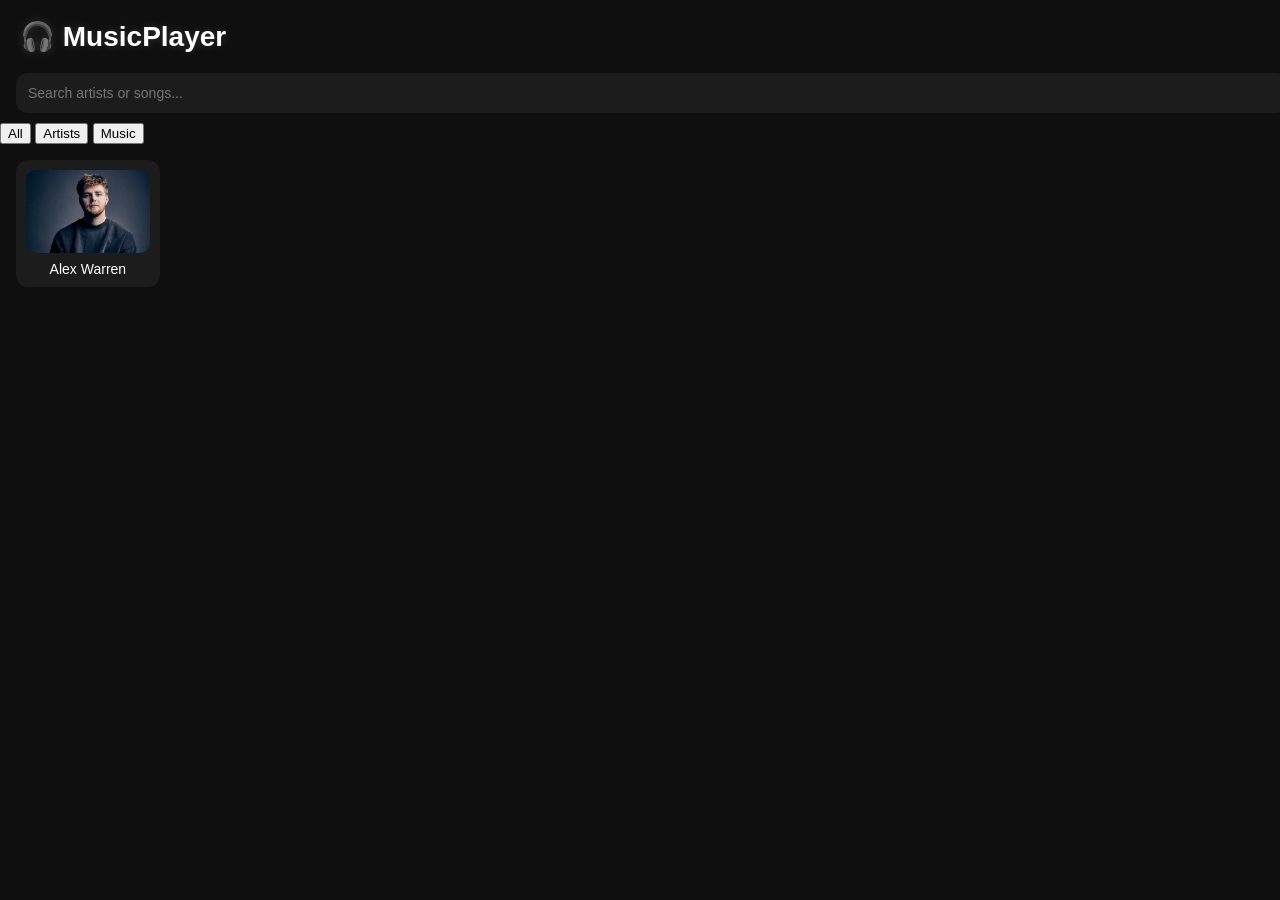
==== index.html @ b7a16635 "Add category switch buttons to index.html Added category switch buttons for filtering options." ====
<!DOCTYPE html>
<html>
<head>
  <title>MusicPlayer</title>
  <link rel="stylesheet" href="./style.css">
</head>

<body>

<h1 id="title">🎧 MusicPlayer</h1>

<div id="searchBox">
  <input id="searchInput" placeholder="Search artists or songs...">
</div>

<!-- 🎯 CATEGORY SWITCH -->
<div id="categories">
  <button class="cat active" data-type="all">All</button>
  <button class="cat" data-type="artists">Artists</button>
  <button class="cat" data-type="music">Music</button>
</div>

<div id="grid" class="grid"></div>
<div id="results" class="grid"></div>

<script src="./main.js"></script>

</body>
</html>
---- style.css ----
body {
  margin: 0;
  font-family: Arial;
  background: #0f0f0f;
  color: white;
  -webkit-font-smoothing: antialiased;
}

/* TITLE */
#title {
  font-size: clamp(20px, 4vw, 28px);
  padding: 20px;
  margin: 0;
  text-shadow: 0 0 10px rgba(255,255,255,0.15);
}

/* SEARCH */
#searchBox {
  padding: 0 16px 10px;
}

#searchInput {
  width: 100%;
  padding: 12px;
  border-radius: 12px;
  border: none;
  background: #1c1c1c;
  color: white;
  outline: none;
  font-size: 14px;
}

/* GRID */
.grid {
  display: grid;
  grid-template-columns: repeat(auto-fill, minmax(140px, 1fr));
  gap: 14px;
  padding: 16px;
}

/* CARD */
.card {
  background: #1c1c1c;
  border-radius: 12px;
  padding: 10px;
  text-align: center;
  cursor: pointer;
  transition: 0.2s ease;
  overflow: hidden;
}

.card:hover {
  transform: translateY(-3px);
  background: #242424;
}

/* 🖼️ REAL IMAGE BEHAVIOR (no distortion) */
.card img {
  width: 100%;
  height: auto;
  display: block;
  border-radius: 10px;

  /* key part: keeps natural shape */
  object-fit: contain;
}

/* TEXT */
.card div {
  margin-top: 8px;
  font-size: 14px;
}

.card small {
  display: block;
  font-size: 12px;
  opacity: 0.6;
}

/* 📱 MOBILE TWEAKS */
@media (max-width: 600px) {
  .grid {
    grid-template-columns: repeat(auto-fill, minmax(120px, 1fr));
    gap: 10px;
    padding: 12px;
  }

  .card {
    padding: 8px;
  }

  #searchInput {
    font-size: 16px;
  }
}
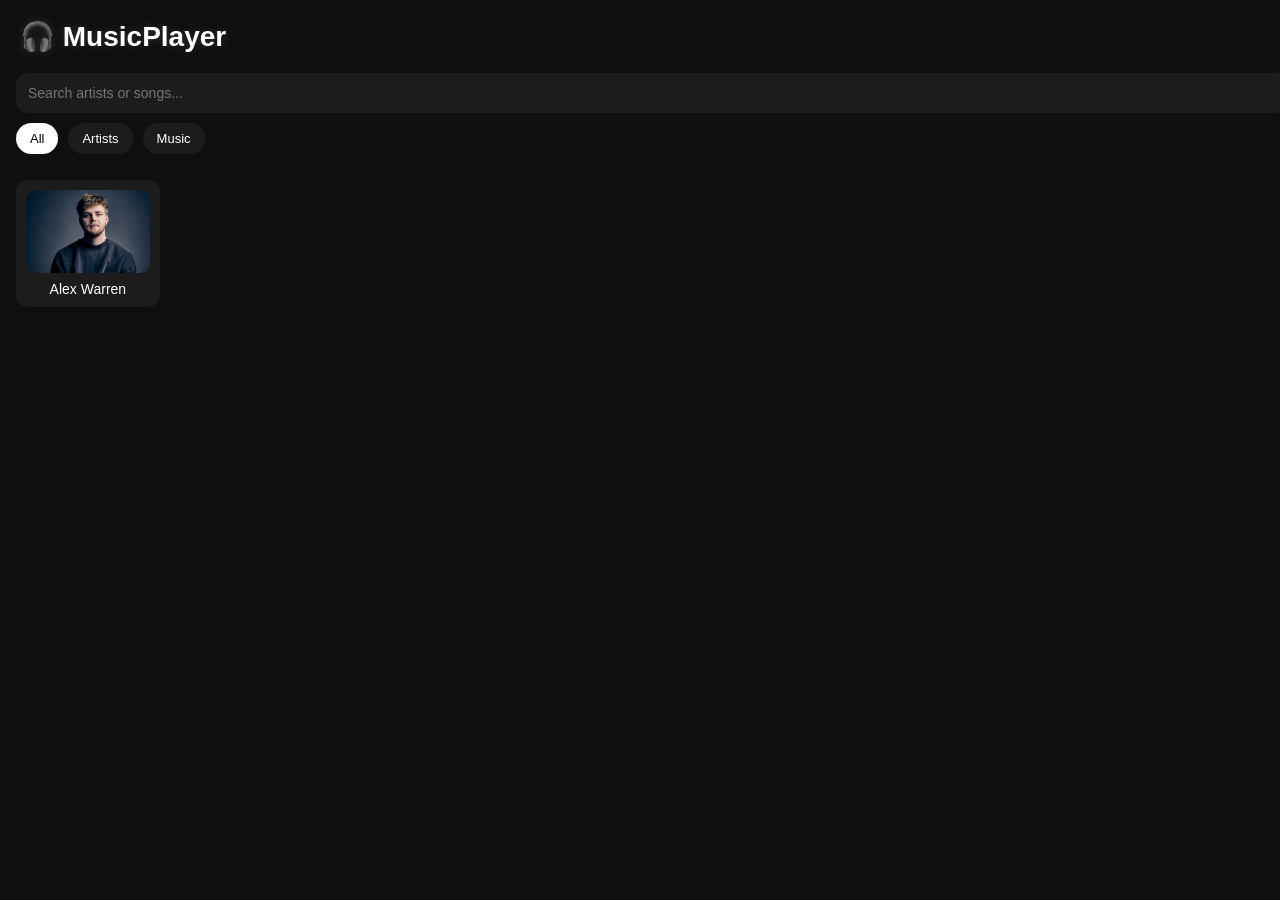
==== commit c07174f8: "Update comment for categories section in index.html" ====
--- a/index.html
+++ b/index.html
@@ -13,7 +13,7 @@
   <input id="searchInput" placeholder="Search artists or songs...">
 </div>
 
-<!-- 🎯 CATEGORY SWITCH -->
+<!-- 🎯 CATEGORIES -->
 <div id="categories">
   <button class="cat active" data-type="all">All</button>
   <button class="cat" data-type="artists">Artists</button>
--- a/style.css
+++ b/style.css
@@ -6,7 +6,6 @@
   -webkit-font-smoothing: antialiased;
 }
 
-/* TITLE */
 #title {
   font-size: clamp(20px, 4vw, 28px);
   padding: 20px;
@@ -26,8 +25,36 @@
   border: none;
   background: #1c1c1c;
   color: white;
+  font-size: 14px;
   outline: none;
-  font-size: 14px;
+}
+
+/* CATEGORY BAR */
+#categories {
+  display: flex;
+  gap: 10px;
+  padding: 0 16px 10px;
+  flex-wrap: wrap;
+}
+
+.cat {
+  background: #1c1c1c;
+  border: none;
+  color: white;
+  padding: 8px 14px;
+  border-radius: 999px;
+  cursor: pointer;
+  transition: 0.2s;
+  font-size: 13px;
+}
+
+.cat:hover {
+  background: #2a2a2a;
+}
+
+.cat.active {
+  background: white;
+  color: black;
 }
 
 /* GRID */
@@ -54,18 +81,15 @@
   background: #242424;
 }
 
-/* 🖼️ REAL IMAGE BEHAVIOR (no distortion) */
+/* REAL IMAGE SHAPE */
 .card img {
   width: 100%;
   height: auto;
   display: block;
   border-radius: 10px;
-
-  /* key part: keeps natural shape */
   object-fit: contain;
 }
 
-/* TEXT */
 .card div {
   margin-top: 8px;
   font-size: 14px;
@@ -77,7 +101,7 @@
   opacity: 0.6;
 }
 
-/* 📱 MOBILE TWEAKS */
+/* 📱 MOBILE */
 @media (max-width: 600px) {
   .grid {
     grid-template-columns: repeat(auto-fill, minmax(120px, 1fr));
@@ -85,10 +109,6 @@
     padding: 12px;
   }
 
-  .card {
-    padding: 8px;
-  }
-
   #searchInput {
     font-size: 16px;
   }
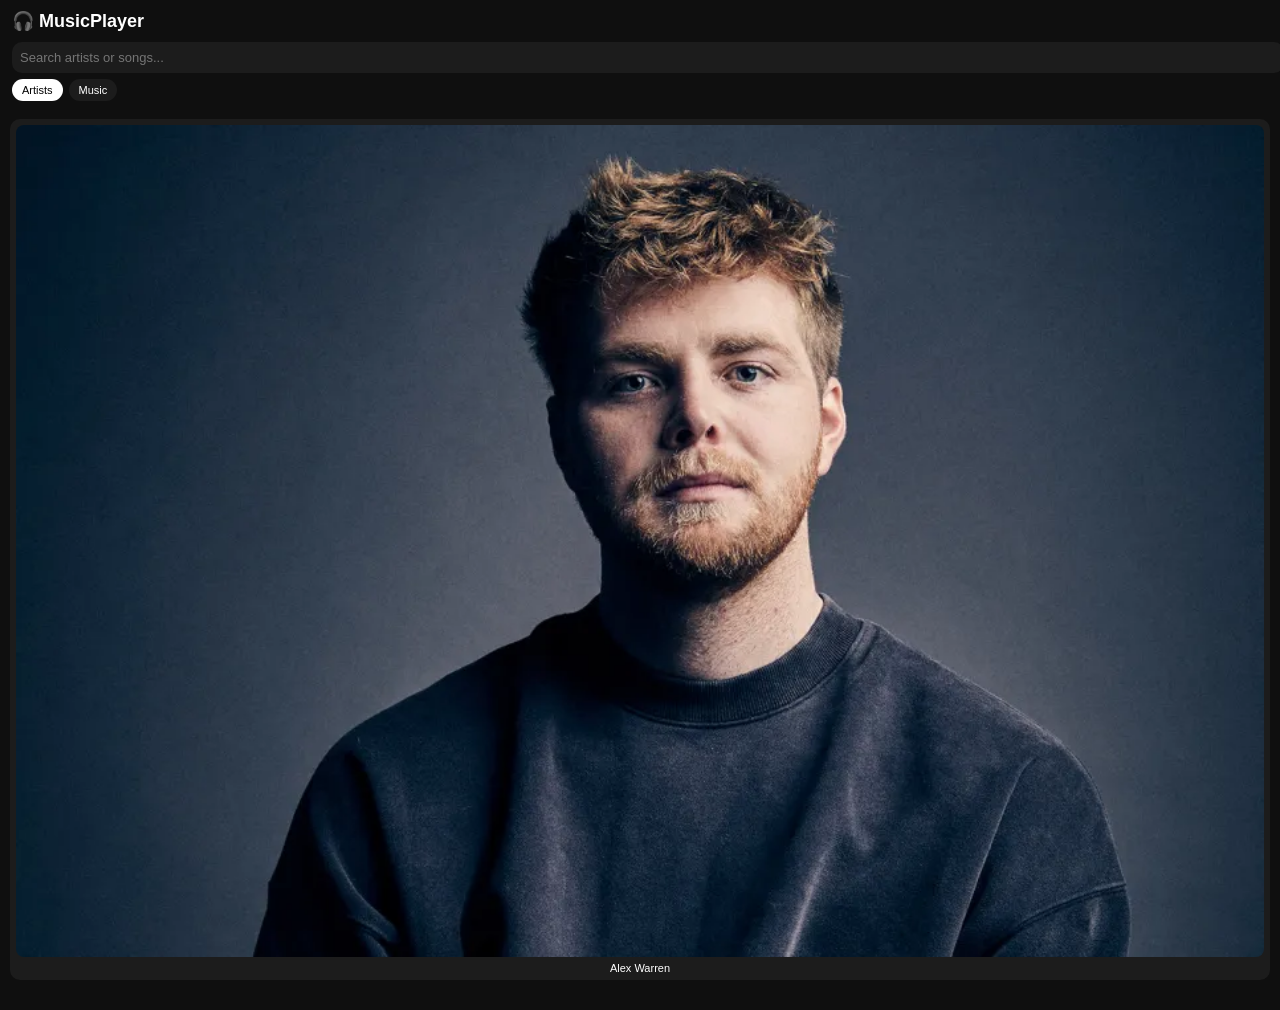
==== commit 14cbe465: "Update category buttons and comments in index.html" ====
--- a/index.html
+++ b/index.html
@@ -13,10 +13,9 @@
   <input id="searchInput" placeholder="Search artists or songs...">
 </div>
 
-<!-- 🎯 CATEGORIES -->
+<!-- 🎯 ONLY 2 MODES -->
 <div id="categories">
-  <button class="cat active" data-type="all">All</button>
-  <button class="cat" data-type="artists">Artists</button>
+  <button class="cat active" data-type="artists">Artists</button>
   <button class="cat" data-type="music">Music</button>
 </div>
 
--- a/style.css
+++ b/style.css
@@ -3,37 +3,36 @@
   font-family: Arial;
   background: #0f0f0f;
   color: white;
-  -webkit-font-smoothing: antialiased;
 }
 
+/* TITLE (compact header) */
 #title {
-  font-size: clamp(20px, 4vw, 28px);
-  padding: 20px;
+  font-size: 18px;
+  padding: 10px 12px;
   margin: 0;
-  text-shadow: 0 0 10px rgba(255,255,255,0.15);
 }
 
 /* SEARCH */
 #searchBox {
-  padding: 0 16px 10px;
+  padding: 0 12px 6px;
 }
 
 #searchInput {
   width: 100%;
-  padding: 12px;
-  border-radius: 12px;
+  padding: 8px;
+  border-radius: 10px;
   border: none;
   background: #1c1c1c;
   color: white;
-  font-size: 14px;
+  font-size: 13px;
   outline: none;
 }
 
-/* CATEGORY BAR */
+/* CATEGORIES */
 #categories {
   display: flex;
-  gap: 10px;
-  padding: 0 16px 10px;
+  gap: 6px;
+  padding: 0 12px 8px;
   flex-wrap: wrap;
 }
 
@@ -41,15 +40,10 @@
   background: #1c1c1c;
   border: none;
   color: white;
-  padding: 8px 14px;
+  padding: 5px 10px;
   border-radius: 999px;
   cursor: pointer;
-  transition: 0.2s;
-  font-size: 13px;
-}
-
-.cat:hover {
-  background: #2a2a2a;
+  font-size: 11px;
 }
 
 .cat.active {
@@ -57,59 +51,52 @@
   color: black;
 }
 
-/* GRID */
+/* GRID (tight + responsive) */
 .grid {
   display: grid;
-  grid-template-columns: repeat(auto-fill, minmax(140px, 1fr));
-  gap: 14px;
-  padding: 16px;
+  grid-template-columns: repeat(auto-fit, minmax(95px, 1fr));
+  gap: 8px;
+  padding: 10px;
 }
 
 /* CARD */
 .card {
   background: #1c1c1c;
-  border-radius: 12px;
-  padding: 10px;
+  border-radius: 10px;
+  padding: 6px;
   text-align: center;
   cursor: pointer;
-  transition: 0.2s ease;
-  overflow: hidden;
+  transition: 0.15s;
 }
 
 .card:hover {
-  transform: translateY(-3px);
+  transform: translateY(-2px);
   background: #242424;
 }
 
-/* REAL IMAGE SHAPE */
+/* IMAGE (no distortion) */
 .card img {
   width: 100%;
   height: auto;
   display: block;
-  border-radius: 10px;
-  object-fit: contain;
+  border-radius: 8px;
 }
 
+/* TEXT */
 .card div {
-  margin-top: 8px;
-  font-size: 14px;
+  margin-top: 5px;
+  font-size: 11px;
 }
 
 .card small {
-  display: block;
-  font-size: 12px;
+  font-size: 10px;
   opacity: 0.6;
 }
 
-/* 📱 MOBILE */
-@media (max-width: 600px) {
+/* 📱 MOBILE TIGHT MODE */
+@media (max-width: 500px) {
   .grid {
-    grid-template-columns: repeat(auto-fill, minmax(120px, 1fr));
-    gap: 10px;
-    padding: 12px;
-  }
-
-  #searchInput {
-    font-size: 16px;
+    grid-template-columns: repeat(2, 1fr);
+    gap: 6px;
   }
 }
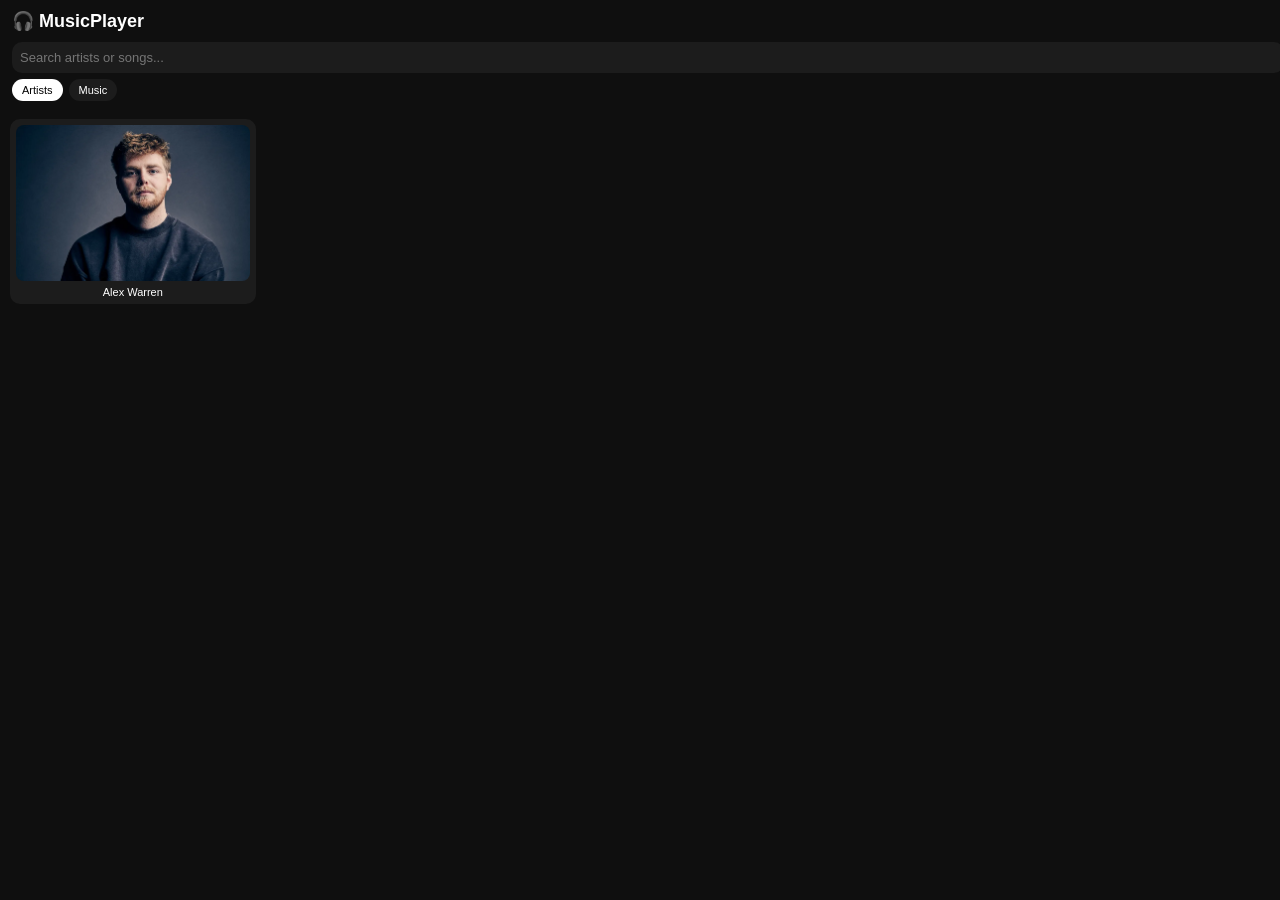
==== commit 6d09f996: "Remove comment and add newline at end of index.html Removed comment about modes and added a newline " ====
--- a/index.html
+++ b/index.html
@@ -13,7 +13,6 @@
   <input id="searchInput" placeholder="Search artists or songs...">
 </div>
 
-<!-- 🎯 ONLY 2 MODES -->
 <div id="categories">
   <button class="cat active" data-type="artists">Artists</button>
   <button class="cat" data-type="music">Music</button>
--- a/style.css
+++ b/style.css
@@ -5,7 +5,7 @@
   color: white;
 }
 
-/* TITLE (compact header) */
+/* TITLE */
 #title {
   font-size: 18px;
   padding: 10px 12px;
@@ -33,7 +33,6 @@
   display: flex;
   gap: 6px;
   padding: 0 12px 8px;
-  flex-wrap: wrap;
 }
 
 .cat {
@@ -51,10 +50,10 @@
   color: black;
 }
 
-/* GRID (tight + responsive) */
+/* 🔥 FIXED 5-COLUMN GRID */
 .grid {
   display: grid;
-  grid-template-columns: repeat(auto-fit, minmax(95px, 1fr));
+  grid-template-columns: repeat(5, 1fr); /* ALWAYS 5 */
   gap: 8px;
   padding: 10px;
 }
@@ -67,14 +66,16 @@
   text-align: center;
   cursor: pointer;
   transition: 0.15s;
+  width: 100%;
+  box-sizing: border-box;
 }
 
 .card:hover {
-  transform: translateY(-2px);
+  transform: scale(1.03);
   background: #242424;
 }
 
-/* IMAGE (no distortion) */
+/* IMAGE */
 .card img {
   width: 100%;
   height: auto;
@@ -93,10 +94,14 @@
   opacity: 0.6;
 }
 
-/* 📱 MOBILE TIGHT MODE */
-@media (max-width: 500px) {
+/* 📱 MOBILE: still 5 columns, just tighter spacing */
+@media (max-width: 700px) {
   .grid {
-    grid-template-columns: repeat(2, 1fr);
     gap: 6px;
+    padding: 8px;
+  }
+
+  .card {
+    padding: 5px;
   }
 }
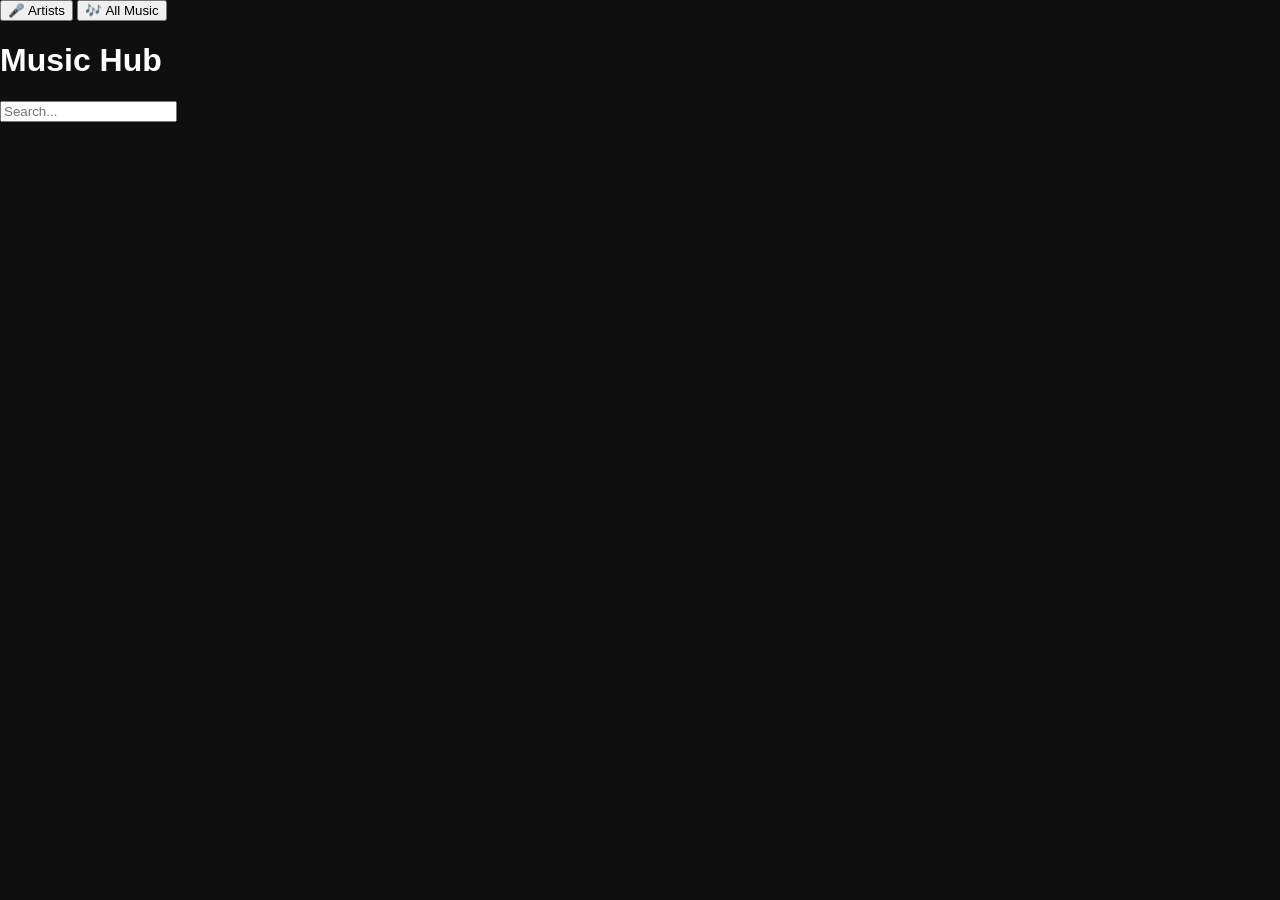
==== commit f6799512: "Update index.html" ====
--- a/index.html
+++ b/index.html
@@ -1,27 +1,37 @@
 <!DOCTYPE html>
-<html>
+<html lang="en">
+
 <head>
-  <title>MusicPlayer</title>
-  <link rel="stylesheet" href="./style.css">
+<meta charset="UTF-8" />
+<meta name="viewport" content="width=device-width, initial-scale=1.0"/>
+
+<title>Music Hub</title>
+
+<link rel="stylesheet" href="home.css">
+<link rel="stylesheet" href="style.css">
 </head>
 
 <body>
 
-<h1 id="title">🎧 MusicPlayer</h1>
+<nav id="homeNav">
 
-<div id="searchBox">
-  <input id="searchInput" placeholder="Search artists or songs...">
-</div>
+  <button id="tabArtists" class="tab active">🎤 Artists</button>
+  <button id="tabMusic" class="tab">🎶 All Music</button>
 
-<div id="categories">
-  <button class="cat active" data-type="artists">Artists</button>
-  <button class="cat" data-type="music">Music</button>
-</div>
+</nav>
 
-<div id="grid" class="grid"></div>
-<div id="results" class="grid"></div>
+<h1 id="homeTitle">Music Hub</h1>
 
-<script src="./main.js"></script>
+<input id="homeSearch" placeholder="Search..." />
+
+<!-- ARTISTS TAB -->
+<div id="artistsView" class="view"></div>
+
+<!-- ALL MUSIC TAB -->
+<div id="musicView" class="view hidden"></div>
+
+<script src="home.js"></script>
+<script src="main.js"></script>
 
 </body>
-</html>
+</html>
--- a/style.css
+++ b/style.css
@@ -1,107 +1,248 @@
-body {
-  margin: 0;
-  font-family: Arial;
-  background: #0f0f0f;
-  color: white;
-}
-
-/* TITLE */
-#title {
-  font-size: 18px;
-  padding: 10px 12px;
-  margin: 0;
-}
-
-/* SEARCH */
-#searchBox {
-  padding: 0 12px 6px;
-}
-
-#searchInput {
-  width: 100%;
-  padding: 8px;
-  border-radius: 10px;
-  border: none;
-  background: #1c1c1c;
-  color: white;
-  font-size: 13px;
-  outline: none;
-}
-
-/* CATEGORIES */
-#categories {
-  display: flex;
-  gap: 6px;
-  padding: 0 12px 8px;
-}
-
-.cat {
-  background: #1c1c1c;
-  border: none;
-  color: white;
-  padding: 5px 10px;
-  border-radius: 999px;
-  cursor: pointer;
-  font-size: 11px;
-}
-
-.cat.active {
-  background: white;
-  color: black;
-}
-
-/* 🔥 FIXED 5-COLUMN GRID */
-.grid {
-  display: grid;
-  grid-template-columns: repeat(5, 1fr); /* ALWAYS 5 */
-  gap: 8px;
-  padding: 10px;
-}
-
-/* CARD */
-.card {
-  background: #1c1c1c;
-  border-radius: 10px;
-  padding: 6px;
-  text-align: center;
-  cursor: pointer;
-  transition: 0.15s;
-  width: 100%;
-  box-sizing: border-box;
-}
-
-.card:hover {
-  transform: scale(1.03);
-  background: #242424;
-}
-
-/* IMAGE */
-.card img {
-  width: 100%;
-  height: auto;
-  display: block;
-  border-radius: 8px;
-}
-
-/* TEXT */
-.card div {
-  margin-top: 5px;
-  font-size: 11px;
-}
-
-.card small {
-  font-size: 10px;
-  opacity: 0.6;
-}
-
-/* 📱 MOBILE: still 5 columns, just tighter spacing */
-@media (max-width: 700px) {
-  .grid {
-    gap: 6px;
-    padding: 8px;
-  }
-
-  .card {
-    padding: 5px;
-  }
-}
+body{
+  margin:0;
+  font-family:Arial, Helvetica, sans-serif;
+  background:#0f0f0f;
+  color:white;
+
+  overflow-x:hidden;
+  -webkit-font-smoothing:antialiased;
+
+  padding-bottom:24px;
+}
+
+/* =========================
+   TITLE
+========================= */
+
+#title{
+  font-size:clamp(22px, 4.5vw, 34px);
+  font-weight:750;
+
+  padding:clamp(14px, 3vw, 22px);
+  margin:0;
+
+  line-height:1.15;
+  word-break:break-word;
+
+  letter-spacing:0.3px;
+}
+
+/* =========================
+   SEARCH
+========================= */
+
+#searchBox{
+  padding:0 clamp(12px, 3vw, 20px) 12px;
+}
+
+#searchInput{
+  width:100%;
+  padding:clamp(10px, 2.5vw, 14px);
+
+  border-radius:14px;
+  border:none;
+  outline:none;
+
+  background:#1c1c1c;
+  color:white;
+
+  font-size:clamp(13px, 3vw, 16px);
+
+  box-sizing:border-box;
+
+  transition:0.2s ease;
+}
+
+#searchInput:focus{
+  background:#242424;
+  box-shadow:0 0 0 2px rgba(255,255,255,0.08);
+}
+
+/* =========================
+   CATEGORIES
+========================= */
+
+#categories{
+  display:flex;
+  gap:8px;
+
+  padding:0 clamp(12px, 3vw, 20px) 12px;
+
+  overflow-x:auto;
+  scrollbar-width:none;
+}
+
+#categories::-webkit-scrollbar{
+  display:none;
+}
+
+.cat{
+  flex-shrink:0;
+
+  background:#1c1c1c;
+  border:none;
+
+  color:white;
+
+  padding:8px 14px;
+  border-radius:999px;
+
+  cursor:pointer;
+
+  font-size:clamp(11px, 2.5vw, 14px);
+
+  transition:0.18s ease;
+}
+
+.cat:hover{
+  background:#2a2a2a;
+}
+
+.cat.active{
+  background:white;
+  color:black;
+  font-weight:700;
+}
+
+/* =========================
+   GRID (FLUID CORE)
+========================= */
+
+.grid{
+  display:grid;
+
+  grid-template-columns:
+    repeat(auto-fill, minmax(140px, 1fr));
+
+  gap:clamp(10px, 2vw, 16px);
+
+  padding:clamp(12px, 3vw, 18px);
+
+  width:100%;
+  box-sizing:border-box;
+}
+
+/* =========================
+   CARD
+========================= */
+
+.card{
+  background:#1c1c1c;
+
+  border-radius:14px;
+
+  padding:clamp(6px, 2vw, 10px);
+
+  text-align:center;
+  cursor:pointer;
+
+  transition:0.2s ease;
+
+  width:100%;
+  box-sizing:border-box;
+
+  overflow:hidden;
+  min-height:120px;
+}
+
+.card:hover{
+  transform:translateY(-2px) scale(1.02);
+  background:#242424;
+
+  box-shadow:0 10px 28px rgba(0,0,0,0.35);
+}
+
+/* =========================
+   IMAGE
+========================= */
+
+.card img{
+  width:100%;
+  aspect-ratio:1/1;
+
+  object-fit:cover;
+
+  display:block;
+
+  border-radius:10px;
+}
+
+/* =========================
+   TEXT
+========================= */
+
+.card div{
+  margin-top:8px;
+
+  font-size:clamp(12px, 2.5vw, 15px);
+
+  line-height:1.25;
+  word-break:break-word;
+
+  font-weight:600;
+}
+
+.card small{
+  display:block;
+  margin-top:4px;
+
+  font-size:clamp(10px, 2vw, 12px);
+
+  opacity:0.65;
+}
+
+/* =========================
+   TABLET
+========================= */
+
+@media (max-width:900px){
+  .grid{
+    grid-template-columns:repeat(4,1fr);
+  }
+}
+
+/* =========================
+   MOBILE
+========================= */
+
+@media (max-width:700px){
+
+  .grid{
+    grid-template-columns:repeat(3,1fr);
+    gap:10px;
+    padding:10px;
+  }
+
+  .card{
+    border-radius:12px;
+  }
+
+  #title{
+    font-size:22px;
+    padding:14px;
+  }
+}
+
+/* =========================
+   SMALL MOBILE
+========================= */
+
+@media (max-width:480px){
+
+  .grid{
+    grid-template-columns:repeat(2,1fr);
+    gap:10px;
+  }
+
+  .card div{
+    font-size:13px;
+  }
+
+  #searchInput{
+    font-size:14px;
+  }
+
+  .cat{
+    padding:7px 12px;
+  }
+}
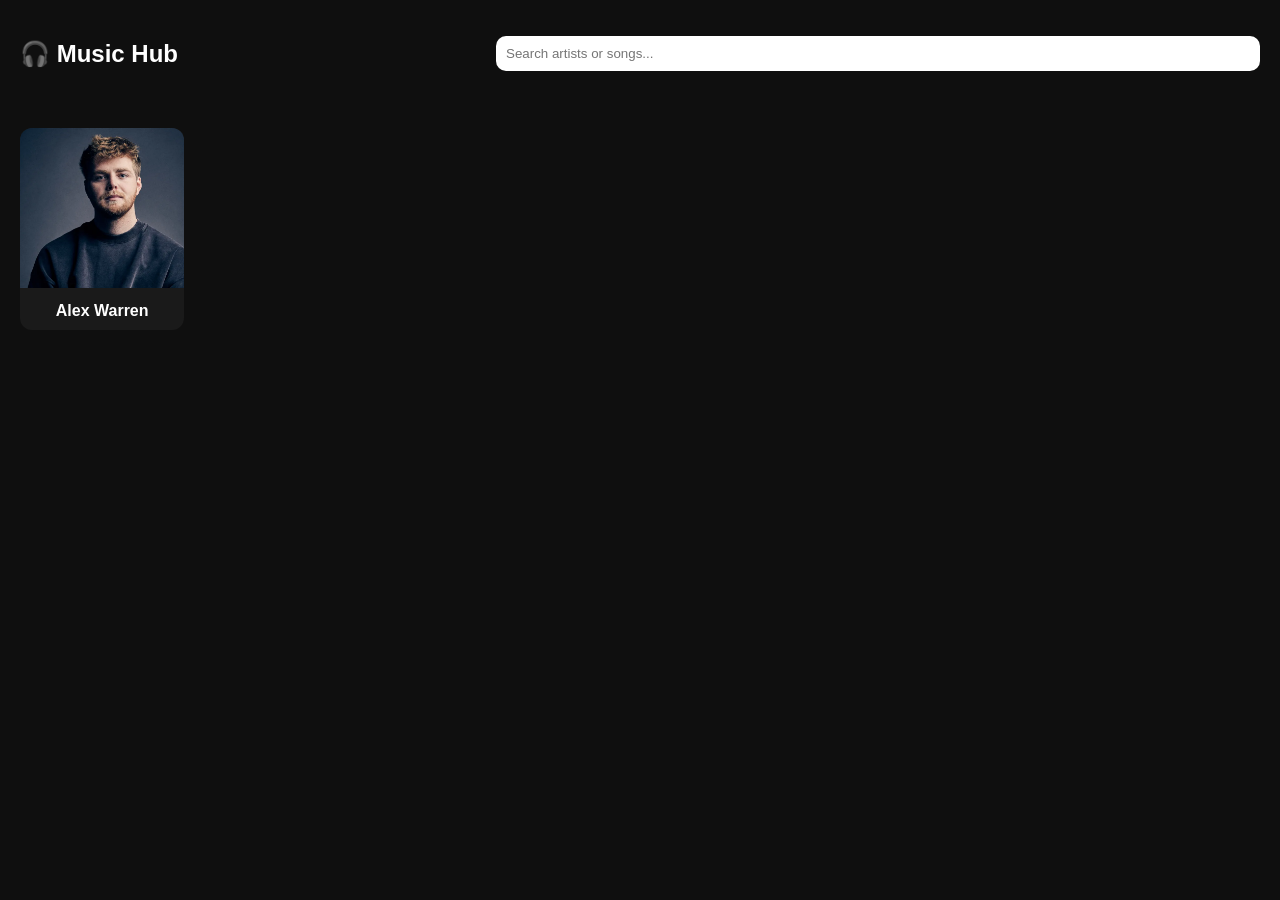
==== commit dd27a8d8: "Update index.html" ====
--- a/index.html
+++ b/index.html
@@ -1,37 +1,190 @@
 <!DOCTYPE html>
 <html lang="en">
+<head>
+<meta charset="UTF-8">
+<title>Music Hub</title>
+<meta name="viewport" content="width=device-width, initial-scale=1.0">
 
-<head>
-<meta charset="UTF-8" />
-<meta name="viewport" content="width=device-width, initial-scale=1.0"/>
+<style>
+body {
+  margin: 0;
+  font-family: Arial, sans-serif;
+  background: #0f0f0f;
+  color: white;
+}
 
-<title>Music Hub</title>
+header {
+  padding: 20px;
+  display: flex;
+  justify-content: space-between;
+  align-items: center;
+}
 
-<link rel="stylesheet" href="home.css">
-<link rel="stylesheet" href="style.css">
+#search {
+  width: 60%;
+  padding: 10px;
+  border-radius: 10px;
+  border: none;
+  outline: none;
+}
+
+#grid {
+  display: grid;
+  grid-template-columns: repeat(auto-fill, minmax(160px, 1fr));
+  gap: 15px;
+  padding: 20px;
+}
+
+.card {
+  background: #1a1a1a;
+  border-radius: 12px;
+  overflow: hidden;
+  cursor: pointer;
+  transition: 0.2s;
+}
+
+.card:hover {
+  transform: scale(1.05);
+}
+
+.card img {
+  width: 100%;
+  height: 160px;
+  object-fit: cover;
+}
+
+.card div {
+  padding: 10px;
+  text-align: center;
+  font-weight: bold;
+}
+</style>
 </head>
 
 <body>
 
-<nav id="homeNav">
+<header>
+  <h2>🎧 Music Hub</h2>
+  <input id="search" placeholder="Search artists or songs...">
+</header>
 
-  <button id="tabArtists" class="tab active">🎤 Artists</button>
-  <button id="tabMusic" class="tab">🎶 All Music</button>
+<div id="grid"></div>
 
-</nav>
+<script>
+const grid = document.getElementById("grid");
+const search = document.getElementById("search");
 
-<h1 id="homeTitle">Music Hub</h1>
+let artists = [];
+let cache = new Map();
+let allSongs = [];
 
-<input id="homeSearch" placeholder="Search..." />
+/* =========================
+   LOAD ARTISTS
+========================= */
 
-<!-- ARTISTS TAB -->
-<div id="artistsView" class="view"></div>
+fetch("artist.json")
+  .then(r => r.json())
+  .then(async (list) => {
 
-<!-- ALL MUSIC TAB -->
-<div id="musicView" class="view hidden"></div>
+    artists = list;
 
-<script src="home.js"></script>
-<script src="main.js"></script>
+    for (const name of list) {
+
+      const res = await fetch(`./Artist/${name}/config.json`);
+      const data = await res.json();
+
+      cache.set(name, data);
+
+      /* flatten songs for search */
+      data.songs.forEach((s, i) => {
+        allSongs.push({
+          title: s.title,
+          artist: data.artist,
+          artistKey: name,
+          id: i
+        });
+      });
+
+      const card = document.createElement("div");
+      card.className = "card";
+
+      card.innerHTML = `
+        <img src="./Artist/${name}/${data.image}">
+        <div>${data.artist}</div>
+      `;
+
+      card.onclick = () => {
+        location.href = `?name=${name}`;
+      };
+
+      grid.appendChild(card);
+    }
+  });
+
+/* =========================
+   SEARCH (ARTISTS ONLY VIEW)
+========================= */
+
+search.addEventListener("input", e => {
+
+  const q = e.target.value.toLowerCase();
+
+  grid.innerHTML = "";
+
+  /* ARTIST FILTER */
+  const filteredArtists = artists.filter(a =>
+    a.toLowerCase().includes(q)
+  );
+
+  filteredArtists.forEach(name => {
+
+    const data = cache.get(name);
+    if (!data) return;
+
+    const card = document.createElement("div");
+    card.className = "card";
+
+    card.innerHTML = `
+      <img src="./Artist/${name}/${data.image}">
+      <div>${data.artist}</div>
+    `;
+
+    card.onclick = () => {
+      location.href = `?name=${name}`;
+    };
+
+    grid.appendChild(card);
+  });
+
+  /* OPTIONAL: if you ever want song search on home */
+  const songMatches = allSongs.filter(s =>
+    s.title.toLowerCase().includes(q)
+  );
+
+  if(q.length > 0 && songMatches.length > 0){
+
+    songMatches.forEach(s => {
+
+      const card = document.createElement("div");
+      card.className = "card";
+
+      const data = cache.get(s.artistKey);
+
+      card.innerHTML = `
+        <img src="./Artist/${s.artistKey}/${data.image}">
+        <div>${s.title}</div>
+      `;
+
+      card.onclick = () => {
+        location.href = `?name=${s.artistKey}&song=song${s.id + 1}`;
+      };
+
+      grid.appendChild(card);
+    });
+  }
+
+});
+</script>
 
 </body>
 </html>
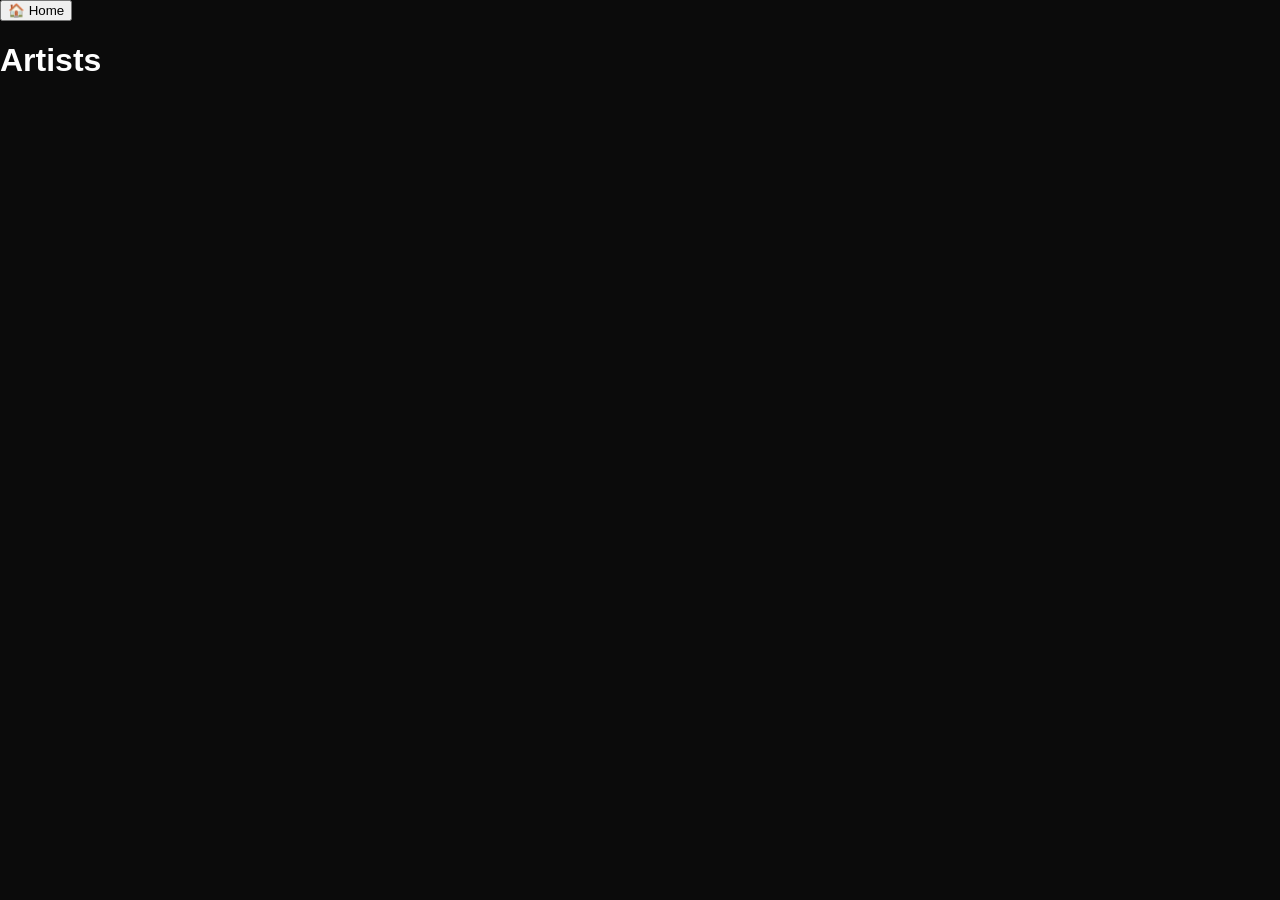
==== commit 59e4a9e1: "Refactor index.html for music player layout" ====
--- a/index.html
+++ b/index.html
@@ -1,190 +1,91 @@
 <!DOCTYPE html>
 <html lang="en">
 <head>
-<meta charset="UTF-8">
-<title>Music Hub</title>
-<meta name="viewport" content="width=device-width, initial-scale=1.0">
-
-<style>
-body {
-  margin: 0;
-  font-family: Arial, sans-serif;
-  background: #0f0f0f;
-  color: white;
-}
-
-header {
-  padding: 20px;
-  display: flex;
-  justify-content: space-between;
-  align-items: center;
-}
-
-#search {
-  width: 60%;
-  padding: 10px;
-  border-radius: 10px;
-  border: none;
-  outline: none;
-}
-
-#grid {
-  display: grid;
-  grid-template-columns: repeat(auto-fill, minmax(160px, 1fr));
-  gap: 15px;
-  padding: 20px;
-}
-
-.card {
-  background: #1a1a1a;
-  border-radius: 12px;
-  overflow: hidden;
-  cursor: pointer;
-  transition: 0.2s;
-}
-
-.card:hover {
-  transform: scale(1.05);
-}
-
-.card img {
-  width: 100%;
-  height: 160px;
-  object-fit: cover;
-}
-
-.card div {
-  padding: 10px;
-  text-align: center;
-  font-weight: bold;
-}
-</style>
+  <meta charset="UTF-8">
+  <title>MusicPlayer</title>
+  <link rel="stylesheet" href="style.css">
 </head>
 
 <body>
 
-<header>
-  <h2>🎧 Music Hub</h2>
-  <input id="search" placeholder="Search artists or songs...">
-</header>
+<!-- ================= NAV ================= -->
+<div id="nav">
+  <button onclick="goHome()">🏠 Home</button>
+  <button id="backBtn" onclick="goBack()">🎤 Artists</button>
+</div>
 
-<div id="grid"></div>
+<!-- ================= TITLE ================= -->
+<h1 id="title">Artists</h1>
 
-<script>
-const grid = document.getElementById("grid");
-const search = document.getElementById("search");
+<!-- ================= SEARCH ================= -->
+<input id="songSearch" placeholder="Search songs..." style="display:none;" />
 
-let artists = [];
-let cache = new Map();
-let allSongs = [];
+<!-- ================= ARTIST GRID ================= -->
+<div id="grid" class="grid"></div>
 
-/* =========================
-   LOAD ARTISTS
-========================= */
+<!-- ================= SONG GRID ================= -->
+<div id="songs" class="songs"></div>
 
-fetch("artist.json")
-  .then(r => r.json())
-  .then(async (list) => {
+<!-- ================= PLAYER ================= -->
+<div class="player" id="player">
 
-    artists = list;
+  <!-- MINI PLAYER -->
+  <div class="ui">
 
-    for (const name of list) {
+    <img id="cover">
 
-      const res = await fetch(`./Artist/${name}/config.json`);
-      const data = await res.json();
+    <div style="flex:1">
+      <div id="now">Not Playing</div>
 
-      cache.set(name, data);
+      <div class="progress-container" id="barMini">
+        <div class="progress" id="progMini"></div>
+      </div>
+    </div>
 
-      /* flatten songs for search */
-      data.songs.forEach((s, i) => {
-        allSongs.push({
-          title: s.title,
-          artist: data.artist,
-          artistKey: name,
-          id: i
-        });
-      });
+    <button onclick="prevSong()">⏮</button>
+    <button onclick="togglePlay()">⏯</button>
+    <button onclick="nextSong()">⏭</button>
 
-      const card = document.createElement("div");
-      card.className = "card";
+    <button id="shuffleBtn">🔀</button>
+    <button id="loopBtn">🔁</button>
 
-      card.innerHTML = `
-        <img src="./Artist/${name}/${data.image}">
-        <div>${data.artist}</div>
-      `;
+    <button onclick="toggleFullscreen()">⛶</button>
 
-      card.onclick = () => {
-        location.href = `?name=${name}`;
-      };
+    <div class="time" id="time">0:00</div>
 
-      grid.appendChild(card);
-    }
-  });
+  </div>
 
-/* =========================
-   SEARCH (ARTISTS ONLY VIEW)
-========================= */
+  <!-- FULLSCREEN PLAYER -->
+  <div class="fullscreen-ui">
 
-search.addEventListener("input", e => {
+    <img id="coverBig">
 
-  const q = e.target.value.toLowerCase();
+    <div id="songTitle"></div>
+    <div id="artistName"></div>
 
-  grid.innerHTML = "";
+    <div id="loopState"></div>
 
-  /* ARTIST FILTER */
-  const filteredArtists = artists.filter(a =>
-    a.toLowerCase().includes(q)
-  );
+    <div class="controls">
+      <button onclick="prevSong()">⏮</button>
+      <button onclick="togglePlay()">⏯</button>
+      <button onclick="nextSong()">⏭</button>
 
-  filteredArtists.forEach(name => {
+      <button id="shuffleBtnFS">🔀</button>
+      <button id="loopBtnFS">🔁</button>
 
-    const data = cache.get(name);
-    if (!data) return;
+      <button onclick="toggleFullscreen()">⛶</button>
+    </div>
 
-    const card = document.createElement("div");
-    card.className = "card";
+    <div class="full-progress" id="barFull">
+      <div class="progress" id="progFull"></div>
+    </div>
 
-    card.innerHTML = `
-      <img src="./Artist/${name}/${data.image}">
-      <div>${data.artist}</div>
-    `;
+  </div>
 
-    card.onclick = () => {
-      location.href = `?name=${name}`;
-    };
+</div>
 
-    grid.appendChild(card);
-  });
-
-  /* OPTIONAL: if you ever want song search on home */
-  const songMatches = allSongs.filter(s =>
-    s.title.toLowerCase().includes(q)
-  );
-
-  if(q.length > 0 && songMatches.length > 0){
-
-    songMatches.forEach(s => {
-
-      const card = document.createElement("div");
-      card.className = "card";
-
-      const data = cache.get(s.artistKey);
-
-      card.innerHTML = `
-        <img src="./Artist/${s.artistKey}/${data.image}">
-        <div>${s.title}</div>
-      `;
-
-      card.onclick = () => {
-        location.href = `?name=${s.artistKey}&song=song${s.id + 1}`;
-      };
-
-      grid.appendChild(card);
-    });
-  }
-
-});
-</script>
+<!-- ================= SCRIPT ================= -->
+<script src="main.js"></script>
 
 </body>
-</html>+</html>
--- a/style.css
+++ b/style.css
@@ -0,0 +1,80 @@
+body{
+  margin:0;
+  font-family:Inter, Arial;
+  background:#0b0b0b;
+  color:white;
+}
+
+/* NAV */
+#homeNav{
+  display:flex;
+  gap:10px;
+  padding:12px;
+  position:sticky;
+  top:0;
+  background:#111;
+}
+
+.tab{
+  flex:1;
+  padding:12px;
+  border:none;
+  background:#222;
+  color:white;
+  border-radius:12px;
+  cursor:pointer;
+}
+
+.tab.active{
+  background:white;
+  color:black;
+}
+
+/* TITLE */
+#homeTitle{
+  margin:0;
+  padding:16px;
+}
+
+/* SEARCH */
+#homeSearch{
+  width:90%;
+  margin:10px auto;
+  display:block;
+  padding:14px;
+  border-radius:14px;
+  border:none;
+  background:#1a1a1a;
+  color:white;
+}
+
+/* GRID */
+.view{
+  display:grid;
+  grid-template-columns:repeat(auto-fill,minmax(160px,1fr));
+  gap:12px;
+  padding:12px;
+}
+
+.hidden{
+  display:none;
+}
+
+/* CARDS */
+.card, .song{
+  background:#1a1a1a;
+  border-radius:16px;
+  overflow:hidden;
+  cursor:pointer;
+}
+
+.card img, .song img{
+  width:100%;
+  aspect-ratio:1/1;
+  object-fit:cover;
+}
+
+.card div, .song div{
+  padding:10px;
+  font-weight:600;
+}
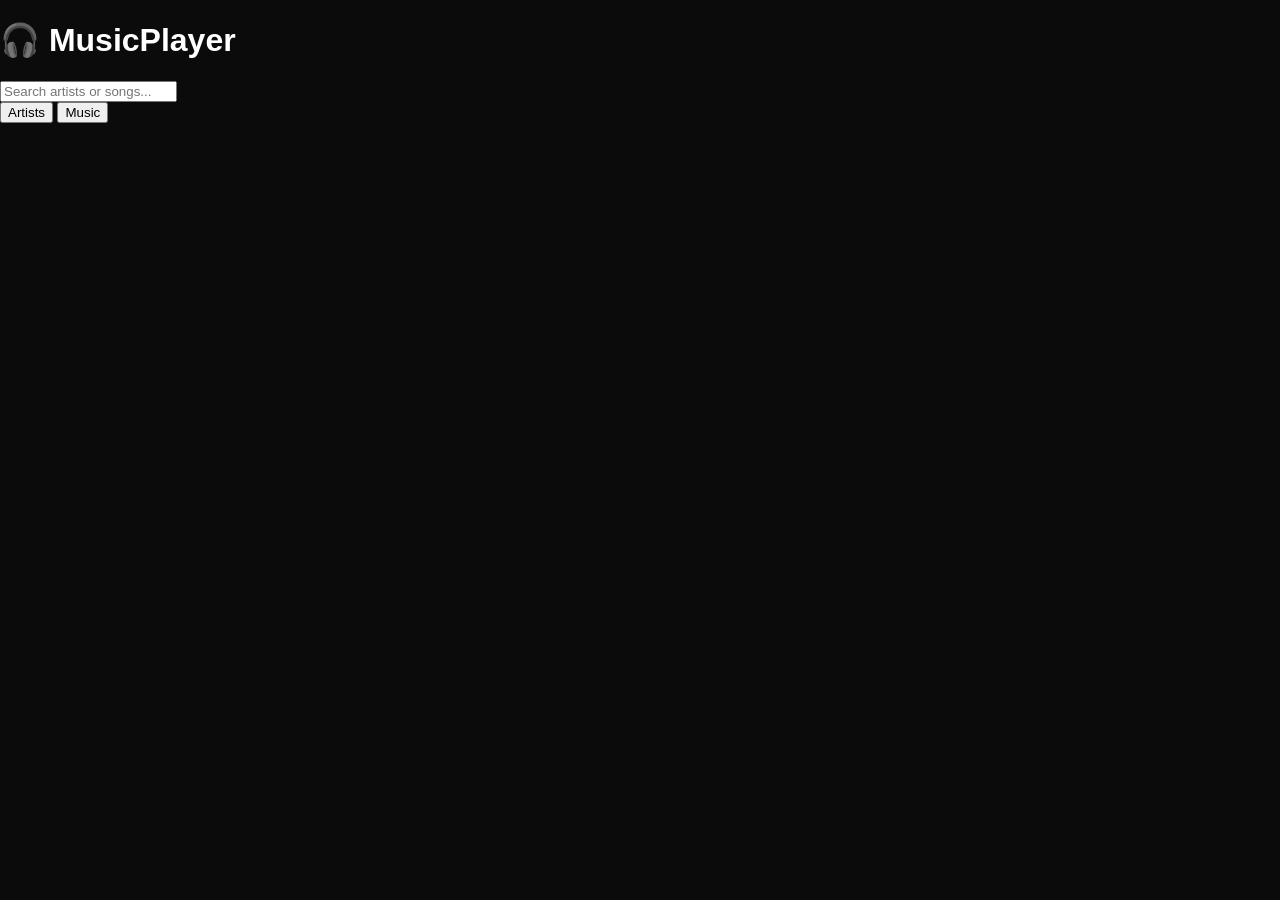
==== commit a76d47ab: "Refactor index.html by removing player UI components Removed unused player UI elements and updated H" ====
--- a/index.html
+++ b/index.html
@@ -1,91 +1,27 @@
 <!DOCTYPE html>
-<html lang="en">
+<html>
 <head>
-  <meta charset="UTF-8">
   <title>MusicPlayer</title>
-  <link rel="stylesheet" href="style.css">
+  <link rel="stylesheet" href="./style.css">
 </head>
 
 <body>
 
-<!-- ================= NAV ================= -->
-<div id="nav">
-  <button onclick="goHome()">🏠 Home</button>
-  <button id="backBtn" onclick="goBack()">🎤 Artists</button>
+<h1 id="title">🎧 MusicPlayer</h1>
+
+<div id="searchBox">
+  <input id="searchInput" placeholder="Search artists or songs...">
 </div>
 
-<!-- ================= TITLE ================= -->
-<h1 id="title">Artists</h1>
-
-<!-- ================= SEARCH ================= -->
-<input id="songSearch" placeholder="Search songs..." style="display:none;" />
-
-<!-- ================= ARTIST GRID ================= -->
-<div id="grid" class="grid"></div>
-
-<!-- ================= SONG GRID ================= -->
-<div id="songs" class="songs"></div>
-
-<!-- ================= PLAYER ================= -->
-<div class="player" id="player">
-
-  <!-- MINI PLAYER -->
-  <div class="ui">
-
-    <img id="cover">
-
-    <div style="flex:1">
-      <div id="now">Not Playing</div>
-
-      <div class="progress-container" id="barMini">
-        <div class="progress" id="progMini"></div>
-      </div>
-    </div>
-
-    <button onclick="prevSong()">⏮</button>
-    <button onclick="togglePlay()">⏯</button>
-    <button onclick="nextSong()">⏭</button>
-
-    <button id="shuffleBtn">🔀</button>
-    <button id="loopBtn">🔁</button>
-
-    <button onclick="toggleFullscreen()">⛶</button>
-
-    <div class="time" id="time">0:00</div>
-
-  </div>
-
-  <!-- FULLSCREEN PLAYER -->
-  <div class="fullscreen-ui">
-
-    <img id="coverBig">
-
-    <div id="songTitle"></div>
-    <div id="artistName"></div>
-
-    <div id="loopState"></div>
-
-    <div class="controls">
-      <button onclick="prevSong()">⏮</button>
-      <button onclick="togglePlay()">⏯</button>
-      <button onclick="nextSong()">⏭</button>
-
-      <button id="shuffleBtnFS">🔀</button>
-      <button id="loopBtnFS">🔁</button>
-
-      <button onclick="toggleFullscreen()">⛶</button>
-    </div>
-
-    <div class="full-progress" id="barFull">
-      <div class="progress" id="progFull"></div>
-    </div>
-
-  </div>
-
+<div id="categories">
+  <button class="cat active" data-type="artists">Artists</button>
+  <button class="cat" data-type="music">Music</button>
 </div>
 
-<!-- ================= SCRIPT ================= -->
-<script src="main.js"></script>
+<div id="grid" class="grid"></div>
+<div id="results" class="grid"></div>
+
+<script src="./main.js"></script>
 
 </body>
 </html>
